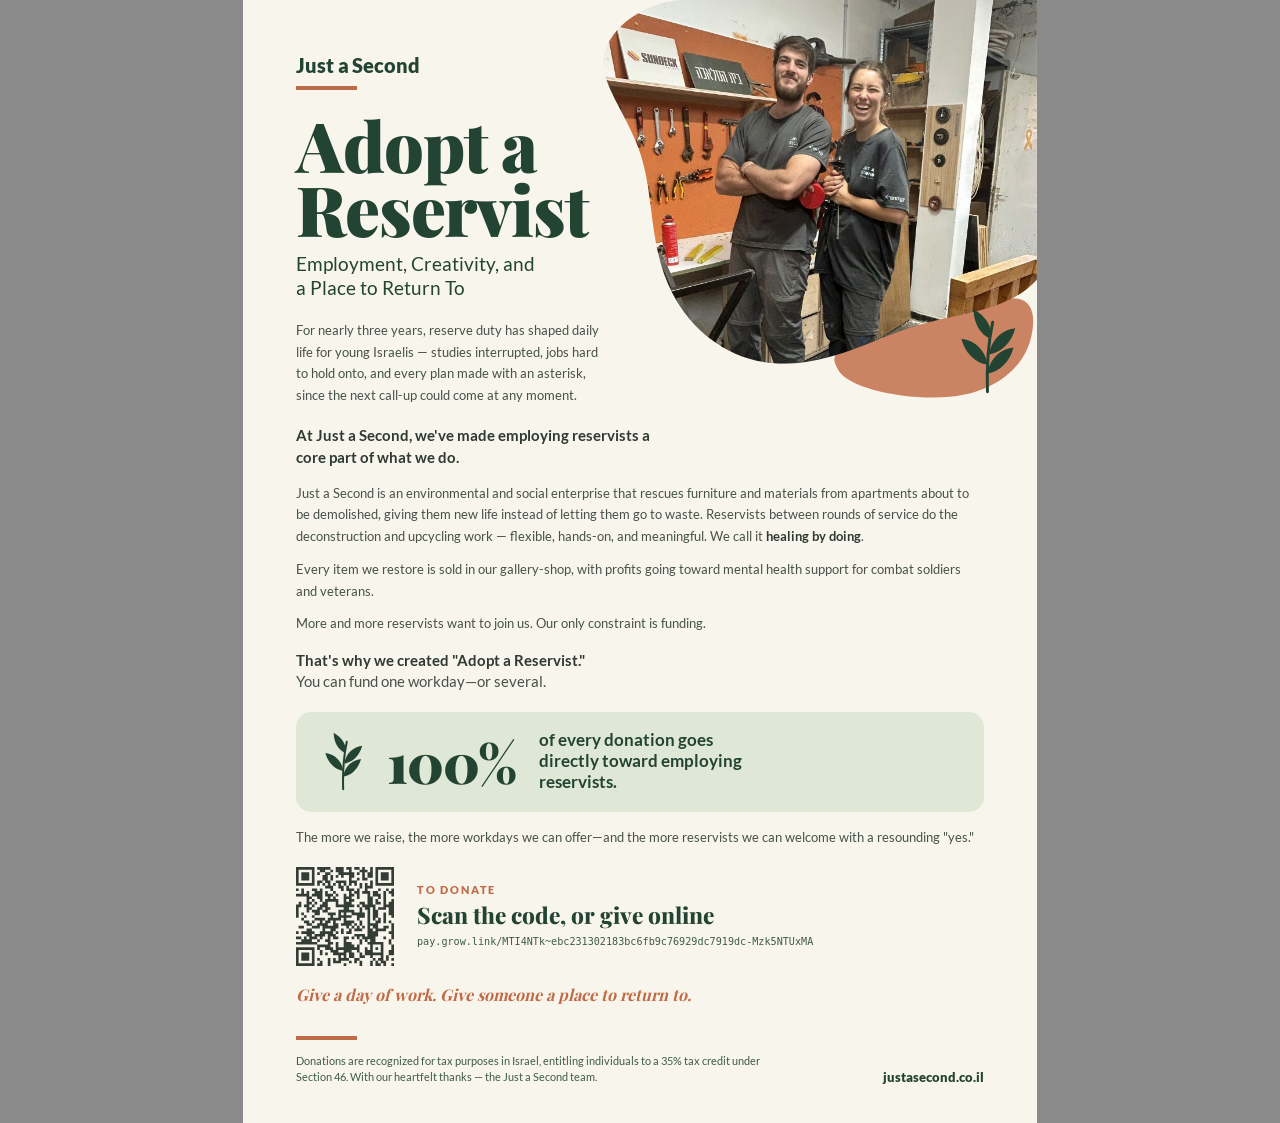
==== flyer/adopt-a-reservist-editorial.html @ db5fc0fb "Add editorial variant of the Adopt a Reservist flyer A second A4 design following the supplied refer" ====
<!DOCTYPE html>
<html lang="en">
<head>
<meta charset="UTF-8" />
<title>Adopt a Reservist — Just a Second</title>
<link rel="stylesheet" href="assets/fonts-editorial.css" />
<style>
  @page { size: A4; margin: 0; }

  :root {
    --forest: #234432;
    --forest-soft: #3E5A49;
    --ink: #2F3A33;
    --body: #46524A;
    --terra: #C06B47;
    --sage-band: #DFE8D6;
    --paper: #F8F5EC;
    --serif: 'Playfair Display', Georgia, serif;
    --sans: 'Lato', sans-serif;
  }

  *, *::before, *::after { box-sizing: border-box; margin: 0; padding: 0; }
  html, body { background: #8a8a8a; }
  body { font-family: var(--sans); color: var(--body); -webkit-font-smoothing: antialiased; }

  .page {
    width: 210mm;
    height: 297mm;
    background: var(--paper);
    position: relative;
    overflow: hidden;
    margin: 0 auto;
  }

  /* ── Organic hero, bleeding off the top-right ───────────── */
  .hero-art {
    position: absolute;
    top: 0; right: 0;
    width: 118mm; height: 108mm;
    z-index: 0;
  }
  .hero-art svg { display: block; width: 100%; height: 100%; }

  /* ── Content column ─────────────────────────────────────── */
  .sheet {
    position: relative;
    z-index: 1;
    padding: 14mm 14mm 0;
    height: 100%;
    display: flex;
    flex-direction: column;
  }

  .brand {
    font-family: var(--sans);
    font-weight: 900;
    font-size: 15pt;
    letter-spacing: -0.005em;
    color: var(--forest);
  }
  .rule-terra {
    width: 16mm; height: 1.1mm;
    background: var(--terra);
    margin-top: 2.4mm;
  }

  h1 {
    font-family: var(--serif);
    font-weight: 900;
    font-size: 52pt;
    line-height: 0.92;
    letter-spacing: -0.015em;
    color: var(--forest);
    margin-top: 6mm;
  }
  .deck {
    font-family: var(--sans);
    font-weight: 400;
    font-size: 14.5pt;
    line-height: 1.28;
    color: var(--forest);
    margin-top: 3mm;
    max-width: 84mm;
  }

  /* first paragraph runs narrow, clearing the artwork */
  .lead {
    font-size: 10pt;
    line-height: 1.62;
    color: var(--body);
    margin-top: 5mm;
    max-width: 82mm;
  }

  .callout {
    font-family: var(--sans);
    font-weight: 700;
    font-size: 11pt;
    line-height: 1.45;
    color: var(--ink);
    margin-top: 5mm;
    max-width: 96mm;
  }

  .prose { margin-top: 4mm; }
  .prose p {
    font-size: 10pt;
    line-height: 1.62;
    color: var(--body);
  }
  .prose p + p { margin-top: 3mm; }
  .prose strong { color: var(--ink); font-weight: 700; }

  .kicker {
    font-family: var(--sans);
    font-weight: 700;
    font-size: 11pt;
    line-height: 1.45;
    color: var(--ink);
    margin-top: 4mm;
  }
  .kicker span { display: block; font-weight: 400; color: var(--body); }

  /* ── Pledge band ────────────────────────────────────────── */
  .pledge {
    margin-top: 5mm;
    background: var(--sage-band);
    border-radius: 4mm;
    padding: 5mm 7mm;
    display: flex;
    align-items: center;
    gap: 6mm;
  }
  .pledge-leaf { width: 11mm; flex-shrink: 0; color: var(--forest); }
  .pledge-leaf svg { width: 100%; display: block; fill: currentColor; }
  .pledge-num {
    font-family: var(--serif);
    font-weight: 900;
    font-size: 41pt;
    line-height: 0.8;
    color: var(--forest);
    letter-spacing: -0.02em;
    flex-shrink: 0;
  }
  .pledge-text {
    font-family: var(--sans);
    font-weight: 700;
    font-size: 12.6pt;
    line-height: 1.24;
    color: var(--forest);
  }

  .after-band {
    font-size: 10pt;
    line-height: 1.62;
    color: var(--body);
    margin-top: 4mm;
  }

  /* ── Donate ─────────────────────────────────────────────── */
  .give {
    margin-top: 5mm;
    display: grid;
    grid-template-columns: 26mm 1fr;
    gap: 6mm;
    align-items: center;
  }
  .qr { width: 26mm; height: 26mm; }
  .qr img { width: 100%; height: 100%; display: block; }
  .give-label {
    font-family: var(--sans);
    font-weight: 900;
    font-size: 8.4pt;
    letter-spacing: 0.16em;
    text-transform: uppercase;
    color: var(--terra);
  }
  .give-head {
    font-family: var(--serif);
    font-weight: 800;
    font-size: 17pt;
    line-height: 1.16;
    color: var(--forest);
    margin-top: 1.4mm;
  }
  .give-url {
    display: block;
    font-family: 'DejaVu Sans Mono', 'Liberation Mono', monospace;
    font-size: 7.6pt;
    line-height: 1.45;
    color: var(--forest-soft);
    margin-top: 1.8mm;
    word-break: break-all;
    text-decoration: none;
  }

  .tagline {
    font-family: var(--serif);
    font-weight: 700;
    font-style: italic;
    font-size: 12pt;
    line-height: 1.3;
    color: var(--terra);
    margin-top: 5mm;
  }

  /* ── Footer ─────────────────────────────────────────────── */
  .foot { margin-top: auto; padding-bottom: 10mm; }
  .foot .rule-terra { margin: 0 0 3.4mm; }
  .fine {
    display: flex;
    justify-content: space-between;
    align-items: flex-end;
    gap: 8mm;
  }
  .fine p {
    font-size: 8pt;
    line-height: 1.5;
    color: var(--forest-soft);
    max-width: 128mm;
  }
  .fine .site {
    font-family: var(--sans);
    font-weight: 900;
    font-size: 9.4pt;
    color: var(--forest);
    white-space: nowrap;
    text-decoration: none;
  }
</style>
</head>
<body>
  <div class="page">

    <div class="hero-art">
      <svg viewBox="0 0 472 432" preserveAspectRatio="none">
        <defs>
          <clipPath id="blob">
            <path d="M96,0 H472 V296
                     C444,326 404,330 362,340 C312,352 272,378 222,384
                     C162,391 112,360 86,310 C60,260 68,204 50,156
                     C34,114 8,86 14,58 C20,28 58,2 96,0 Z" />
          </clipPath>
          <g id="sprig">
            <path d="M30,92 C29,64 30,40 36,12" stroke="currentColor" stroke-width="3.4"
                  fill="none" stroke-linecap="round" />
            <path d="M30,71 C44,69 56,57 60,41 C44,43 32,55 30,71 Z" />
            <path d="M32,49 C46,47 58,35 62,19 C46,21 34,33 32,49 Z" />
            <path d="M30,61 C16,59 4,47 0,31 C16,33 28,45 30,61 Z" />
            <path d="M34,31 C22,27 14,13 14,-3 C28,5 36,17 34,31 Z" />
          </g>
        </defs>
        <!-- soft terracotta form, sitting behind and beside the photo -->
        <path d="M262,372 C300,336 368,336 430,318 C466,308 472,330 466,356
                 C458,392 424,416 380,420 C330,424 272,410 262,392
                 C256,382 256,378 262,372 Z"
              fill="#C97F5C" opacity="0.95" />
        <image href="assets/reservists-workshop.jpg" x="0" y="-46" width="472" height="530"
               preserveAspectRatio="xMidYMin slice" clip-path="url(#blob)" />
        <use href="#sprig" transform="translate(392 330) scale(0.92)" fill="#234432" color="#234432" />
      </svg>
    </div>

    <div class="sheet">

      <div class="brand">Just a Second</div>
      <div class="rule-terra"></div>

      <h1>Adopt a<br />Reservist</h1>
      <p class="deck">Employment, Creativity, and<br />a Place to Return To</p>

      <p class="lead">
        For nearly three years, reserve duty has shaped daily life for young Israelis — studies interrupted, jobs hard to hold onto, and every plan made with an asterisk, since the next call-up could come at any moment.
      </p>

      <p class="callout">
        At Just a Second, we've made employing reservists a core part of what we do.
      </p>

      <div class="prose">
        <p>
          Just a Second is an environmental and social enterprise that rescues furniture and materials from apartments about to be demolished, giving them new life instead of letting them go to waste. Reservists between rounds of service do the deconstruction and upcycling work — flexible, hands-on, and meaningful. We call it <strong>healing by doing</strong>.
        </p>
        <p>
          Every item we restore is sold in our gallery-shop, with profits going toward mental health support for combat soldiers and veterans.
        </p>
        <p>
          More and more reservists want to join us. Our only constraint is funding.
        </p>
      </div>

      <p class="kicker">
        That's why we created "Adopt a Reservist."
        <span>You can fund one workday—or several.</span>
      </p>

      <div class="pledge">
        <div class="pledge-leaf">
          <svg viewBox="-4 -6 70 104" fill="#234432">
            <path d="M30,92 C29,64 30,40 36,12" stroke="#234432" stroke-width="3.4"
                  fill="none" stroke-linecap="round" />
            <path d="M30,71 C44,69 56,57 60,41 C44,43 32,55 30,71 Z" />
            <path d="M32,49 C46,47 58,35 62,19 C46,21 34,33 32,49 Z" />
            <path d="M30,61 C16,59 4,47 0,31 C16,33 28,45 30,61 Z" />
            <path d="M34,31 C22,27 14,13 14,-3 C28,5 36,17 34,31 Z" />
          </svg>
        </div>
        <div class="pledge-num">100%</div>
        <div class="pledge-text">of every donation goes<br />directly toward employing<br />reservists.</div>
      </div>

      <p class="after-band">
        The more we raise, the more workdays we can offer—and the more reservists we can welcome with a resounding "yes."
      </p>

      <div class="give">
        <a class="qr" href="https://pay.grow.link/MTI4NTk~ebc231302183bc6fb9c76929dc7919dc-Mzk5NTUxMA">
          <img src="assets/donate-qr.svg" alt="QR code linking to the donation page" />
        </a>
        <div>
          <div class="give-label">To donate</div>
          <div class="give-head">Scan the code, or give online</div>
          <a class="give-url" href="https://pay.grow.link/MTI4NTk~ebc231302183bc6fb9c76929dc7919dc-Mzk5NTUxMA">pay.grow.link/MTI4NTk~ebc231302183bc6fb9c76929dc7919dc-Mzk5NTUxMA</a>
        </div>
      </div>

      <p class="tagline">Give a day of work. Give someone a place to return to.</p>

      <div class="foot">
        <div class="rule-terra"></div>
        <div class="fine">
          <p>
            Donations are recognized for tax purposes in Israel, entitling individuals to a 35% tax credit under Section 46. With our heartfelt thanks — the Just a Second team.
          </p>
          <a class="site" href="https://www.justasecond.co.il/">justasecond.co.il</a>
        </div>
      </div>

    </div>
  </div>
</body>
</html>
---- flyer/assets/fonts-editorial.css ----
@font-face {
  font-family: 'Playfair Display';
  font-style: normal;
  font-weight: 700;
  src: url([data-uri]) format('woff');
  unicode-range: U+0000-00FF, U+0131, U+0152-0153, U+02BB-02BC, U+02C6, U+02DA, U+02DC, U+0304, U+0308, U+0329, U+2000-206F, U+20AC, U+2122, U+2191, U+2193, U+2212, U+2215, U+FEFF, U+FFFD;
}
@font-face {
  font-family: 'Playfair Display';
  font-style: normal;
  font-weight: 800;
  src: url([data-uri]) format('woff');
  unicode-range: U+0000-00FF, U+0131, U+0152-0153, U+02BB-02BC, U+02C6, U+02DA, U+02DC, U+0304, U+0308, U+0329, U+2000-206F, U+20AC, U+2122, U+2191, U+2193, U+2212, U+2215, U+FEFF, U+FFFD;
}
@font-face {
  font-family: 'Playfair Display';
  font-style: normal;
  font-weight: 900;
  src: url([data-uri]) format('woff');
  unicode-range: U+0000-00FF, U+0131, U+0152-0153, U+02BB-02BC, U+02C6, U+02DA, U+02DC, U+0304, U+0308, U+0329, U+2000-206F, U+20AC, U+2122, U+2191, U+2193, U+2212, U+2215, U+FEFF, U+FFFD;
}
@font-face {
  font-family: 'Lato';
  font-style: normal;
  font-weight: 400;
  font-display: swap;
  src: url([data-uri]) format('woff2');
  unicode-range: U+0000-00FF, U+0131, U+0152-0153, U+02BB-02BC, U+02C6, U+02DA, U+02DC, U+0304, U+0308, U+0329, U+2000-206F, U+20AC, U+2122, U+2191, U+2193, U+2212, U+2215, U+FEFF, U+FFFD;
}
@font-face {
  font-family: 'Lato';
  font-style: normal;
  font-weight: 700;
  font-display: swap;
  src: url([data-uri]) format('woff2');
  unicode-range: U+0000-00FF, U+0131, U+0152-0153, U+02BB-02BC, U+02C6, U+02DA, U+02DC, U+0304, U+0308, U+0329, U+2000-206F, U+20AC, U+2122, U+2191, U+2193, U+2212, U+2215, U+FEFF, U+FFFD;
}
@font-face {
  font-family: 'Lato';
  font-style: normal;
  font-weight: 900;
  font-display: swap;
  src: url([data-uri]) format('woff2');
  unicode-range: U+0000-00FF, U+0131, U+0152-0153, U+02BB-02BC, U+02C6, U+02DA, U+02DC, U+0304, U+0308, U+0329, U+2000-206F, U+20AC, U+2122, U+2191, U+2193, U+2212, U+2215, U+FEFF, U+FFFD;
}
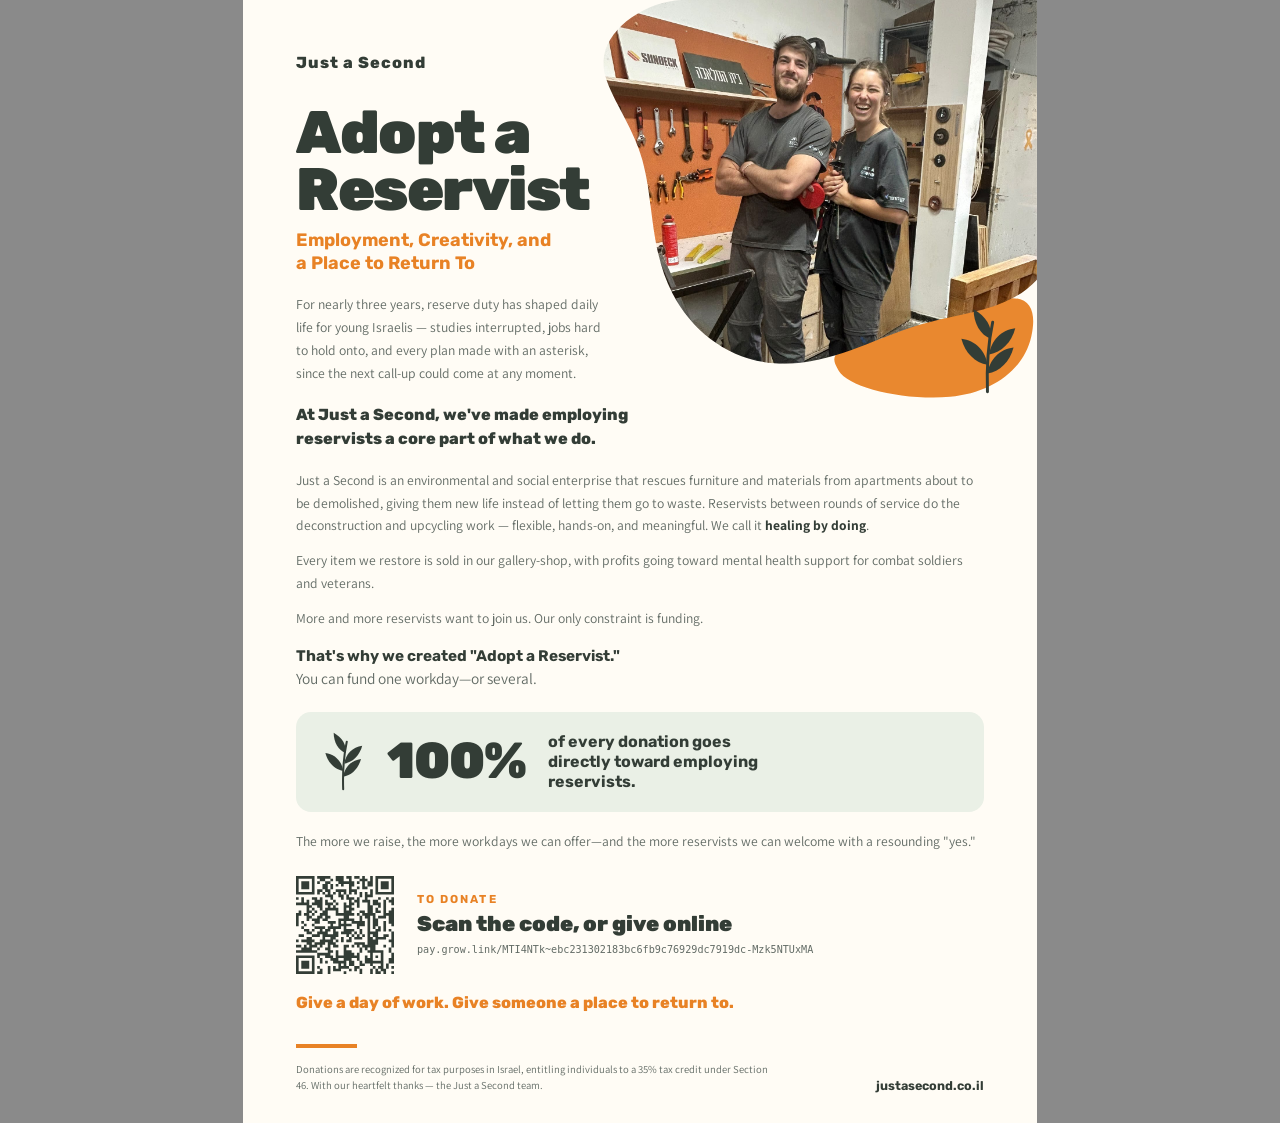
==== commit 84897a4e: "Put both flyers on the one-pager's type and palette, and fix Type3 fallback The editorial flyer keep" ====
--- a/flyer/adopt-a-reservist-editorial.html
+++ b/flyer/adopt-a-reservist-editorial.html
@@ -3,30 +3,29 @@
 <head>
 <meta charset="UTF-8" />
 <title>Adopt a Reservist — Just a Second</title>
-<link rel="stylesheet" href="assets/fonts-editorial.css" />
+<link rel="stylesheet" href="assets/fonts.css" />
 <style>
   @page { size: A4; margin: 0; }
 
   :root {
-    --forest: #234432;
-    --forest-soft: #3E5A49;
-    --ink: #2F3A33;
-    --body: #46524A;
-    --terra: #C06B47;
-    --sage-band: #DFE8D6;
-    --paper: #F8F5EC;
-    --serif: 'Playfair Display', Georgia, serif;
-    --sans: 'Lato', sans-serif;
+    --green: #333D36;
+    --green-mid: #626B65;
+    --sage: #B5C9AD;
+    --sage-tint: #EAF0E6;
+    --orange: #E88225;
+    --cream: #FFFCF5;
+    --font-title: 'Rubik', sans-serif;
+    --font-body: 'Assistant', sans-serif;
   }
 
   *, *::before, *::after { box-sizing: border-box; margin: 0; padding: 0; }
   html, body { background: #8a8a8a; }
-  body { font-family: var(--sans); color: var(--body); -webkit-font-smoothing: antialiased; }
+  body { font-family: var(--font-body); color: var(--green-mid); -webkit-font-smoothing: antialiased; }
 
   .page {
     width: 210mm;
     height: 297mm;
-    background: var(--paper);
+    background: var(--cream);
     position: relative;
     overflow: hidden;
     margin: 0 auto;
@@ -52,114 +51,114 @@
   }
 
   .brand {
-    font-family: var(--sans);
-    font-weight: 900;
-    font-size: 15pt;
-    letter-spacing: -0.005em;
-    color: var(--forest);
+    font-family: var(--font-title);
+    font-weight: 800;
+    font-size: 12pt;
+    letter-spacing: 0.06em;
+    color: var(--green);
   }
   .rule-terra {
     width: 16mm; height: 1.1mm;
-    background: var(--terra);
+    background: var(--orange);
     margin-top: 2.4mm;
   }
 
   h1 {
-    font-family: var(--serif);
+    font-family: var(--font-title);
     font-weight: 900;
-    font-size: 52pt;
-    line-height: 0.92;
-    letter-spacing: -0.015em;
-    color: var(--forest);
+    font-size: 45pt;
+    line-height: 0.95;
+    letter-spacing: -0.025em;
+    color: var(--green);
     margin-top: 6mm;
   }
   .deck {
-    font-family: var(--sans);
-    font-weight: 400;
-    font-size: 14.5pt;
-    line-height: 1.28;
-    color: var(--forest);
+    font-family: var(--font-title);
+    font-weight: 700;
+    font-size: 13.5pt;
+    line-height: 1.26;
+    color: var(--orange);
     margin-top: 3mm;
     max-width: 84mm;
   }
 
   /* first paragraph runs narrow, clearing the artwork */
   .lead {
-    font-size: 10pt;
-    line-height: 1.62;
-    color: var(--body);
+    font-size: 10.2pt;
+    line-height: 1.68;
+    color: var(--green-mid);
     margin-top: 5mm;
     max-width: 82mm;
   }
 
   .callout {
-    font-family: var(--sans);
-    font-weight: 700;
-    font-size: 11pt;
+    font-family: var(--font-title);
+    font-weight: 800;
+    font-size: 12pt;
     line-height: 1.45;
-    color: var(--ink);
+    color: var(--green);
     margin-top: 5mm;
     max-width: 96mm;
   }
 
-  .prose { margin-top: 4mm; }
+  .prose { margin-top: 5mm; }
   .prose p {
-    font-size: 10pt;
-    line-height: 1.62;
-    color: var(--body);
-  }
-  .prose p + p { margin-top: 3mm; }
-  .prose strong { color: var(--ink); font-weight: 700; }
+    font-size: 10.2pt;
+    line-height: 1.68;
+    color: var(--green-mid);
+  }
+  .prose p + p { margin-top: 3.2mm; }
+  .prose strong { color: var(--green); font-weight: 700; }
 
   .kicker {
-    font-family: var(--sans);
-    font-weight: 700;
-    font-size: 11pt;
+    font-family: var(--font-title);
+    font-weight: 700;
+    font-size: 11.5pt;
     line-height: 1.45;
-    color: var(--ink);
+    color: var(--green);
     margin-top: 4mm;
   }
-  .kicker span { display: block; font-weight: 400; color: var(--body); }
+  .kicker span { display: block; font-family: var(--font-body); font-weight: 400; color: var(--green-mid); }
 
   /* ── Pledge band ────────────────────────────────────────── */
   .pledge {
-    margin-top: 5mm;
-    background: var(--sage-band);
+    margin-top: 6mm;
+    background: var(--sage-tint);
     border-radius: 4mm;
     padding: 5mm 7mm;
     display: flex;
     align-items: center;
     gap: 6mm;
   }
-  .pledge-leaf { width: 11mm; flex-shrink: 0; color: var(--forest); }
+  .pledge-leaf { width: 11mm; flex-shrink: 0; color: var(--green); }
   .pledge-leaf svg { width: 100%; display: block; fill: currentColor; }
   .pledge-num {
-    font-family: var(--serif);
+    font-family: var(--font-title);
     font-weight: 900;
-    font-size: 41pt;
-    line-height: 0.8;
-    color: var(--forest);
+    font-size: 38pt;
+    line-height: 0.85;
+    color: var(--green);
     letter-spacing: -0.02em;
     flex-shrink: 0;
   }
   .pledge-text {
-    font-family: var(--sans);
-    font-weight: 700;
-    font-size: 12.6pt;
+    font-family: var(--font-title);
+    font-weight: 700;
+    font-size: 12pt;
     line-height: 1.24;
-    color: var(--forest);
+    color: var(--green);
   }
 
   .after-band {
-    font-size: 10pt;
-    line-height: 1.62;
-    color: var(--body);
-    margin-top: 4mm;
+    font-size: 10.2pt;
+    line-height: 1.68;
+    color: var(--green-mid);
+    margin-top: 5mm;
   }
 
   /* ── Donate ─────────────────────────────────────────────── */
   .give {
-    margin-top: 5mm;
+    margin-top: 6mm;
     display: grid;
     grid-template-columns: 26mm 1fr;
     gap: 6mm;
@@ -168,19 +167,19 @@
   .qr { width: 26mm; height: 26mm; }
   .qr img { width: 100%; height: 100%; display: block; }
   .give-label {
-    font-family: var(--sans);
+    font-family: var(--font-title);
+    font-weight: 700;
+    font-size: 8.6pt;
+    letter-spacing: 0.18em;
+    text-transform: uppercase;
+    color: var(--orange);
+  }
+  .give-head {
+    font-family: var(--font-title);
     font-weight: 900;
-    font-size: 8.4pt;
-    letter-spacing: 0.16em;
-    text-transform: uppercase;
-    color: var(--terra);
-  }
-  .give-head {
-    font-family: var(--serif);
-    font-weight: 800;
-    font-size: 17pt;
+    font-size: 16pt;
     line-height: 1.16;
-    color: var(--forest);
+    color: var(--green);
     margin-top: 1.4mm;
   }
   .give-url {
@@ -188,24 +187,23 @@
     font-family: 'DejaVu Sans Mono', 'Liberation Mono', monospace;
     font-size: 7.6pt;
     line-height: 1.45;
-    color: var(--forest-soft);
+    color: var(--green-mid);
     margin-top: 1.8mm;
     word-break: break-all;
     text-decoration: none;
   }
 
   .tagline {
-    font-family: var(--serif);
-    font-weight: 700;
-    font-style: italic;
+    font-family: var(--font-title);
+    font-weight: 800;
     font-size: 12pt;
     line-height: 1.3;
-    color: var(--terra);
+    color: var(--orange);
     margin-top: 5mm;
   }
 
   /* ── Footer ─────────────────────────────────────────────── */
-  .foot { margin-top: auto; padding-bottom: 10mm; }
+  .foot { margin-top: auto; padding-top: 8mm; padding-bottom: 8mm; }
   .foot .rule-terra { margin: 0 0 3.4mm; }
   .fine {
     display: flex;
@@ -216,14 +214,14 @@
   .fine p {
     font-size: 8pt;
     line-height: 1.5;
-    color: var(--forest-soft);
+    color: var(--green-mid);
     max-width: 128mm;
   }
   .fine .site {
-    font-family: var(--sans);
-    font-weight: 900;
+    font-family: var(--font-title);
+    font-weight: 700;
     font-size: 9.4pt;
-    color: var(--forest);
+    color: var(--green);
     white-space: nowrap;
     text-decoration: none;
   }
@@ -254,10 +252,10 @@
         <path d="M262,372 C300,336 368,336 430,318 C466,308 472,330 466,356
                  C458,392 424,416 380,420 C330,424 272,410 262,392
                  C256,382 256,378 262,372 Z"
-              fill="#C97F5C" opacity="0.95" />
+              fill="#E88225" opacity="0.95" />
         <image href="assets/reservists-workshop.jpg" x="0" y="-46" width="472" height="530"
                preserveAspectRatio="xMidYMin slice" clip-path="url(#blob)" />
-        <use href="#sprig" transform="translate(392 330) scale(0.92)" fill="#234432" color="#234432" />
+        <use href="#sprig" transform="translate(392 330) scale(0.92)" fill="#333D36" color="#333D36" />
       </svg>
     </div>
 
@@ -296,8 +294,8 @@
 
       <div class="pledge">
         <div class="pledge-leaf">
-          <svg viewBox="-4 -6 70 104" fill="#234432">
-            <path d="M30,92 C29,64 30,40 36,12" stroke="#234432" stroke-width="3.4"
+          <svg viewBox="-4 -6 70 104" fill="#333D36">
+            <path d="M30,92 C29,64 30,40 36,12" stroke="#333D36" stroke-width="3.4"
                   fill="none" stroke-linecap="round" />
             <path d="M30,71 C44,69 56,57 60,41 C44,43 32,55 30,71 Z" />
             <path d="M32,49 C46,47 58,35 62,19 C46,21 34,33 32,49 Z" />
--- a/flyer/assets/fonts.css
+++ b/flyer/assets/fonts.css
@@ -0,0 +1,56 @@
+@font-face {
+  font-family: 'Rubik';
+  font-style: normal;
+  font-weight: 400;
+  src: url([data-uri]) format('woff');
+  unicode-range: U+0000-00FF, U+0131, U+0152-0153, U+02BB-02BC, U+02C6, U+02DA, U+02DC, U+0304, U+0308, U+0329, U+2000-206F, U+20AC, U+2122, U+2191, U+2193, U+2212, U+2215, U+FEFF, U+FFFD;
+}
+@font-face {
+  font-family: 'Rubik';
+  font-style: normal;
+  font-weight: 500;
+  src: url([data-uri]) format('woff');
+  unicode-range: U+0000-00FF, U+0131, U+0152-0153, U+02BB-02BC, U+02C6, U+02DA, U+02DC, U+0304, U+0308, U+0329, U+2000-206F, U+20AC, U+2122, U+2191, U+2193, U+2212, U+2215, U+FEFF, U+FFFD;
+}
+@font-face {
+  font-family: 'Rubik';
+  font-style: normal;
+  font-weight: 700;
+  src: url([data-uri]) format('woff');
+  unicode-range: U+0000-00FF, U+0131, U+0152-0153, U+02BB-02BC, U+02C6, U+02DA, U+02DC, U+0304, U+0308, U+0329, U+2000-206F, U+20AC, U+2122, U+2191, U+2193, U+2212, U+2215, U+FEFF, U+FFFD;
+}
+@font-face {
+  font-family: 'Rubik';
+  font-style: normal;
+  font-weight: 800;
+  src: url([data-uri]) format('woff');
+  unicode-range: U+0000-00FF, U+0131, U+0152-0153, U+02BB-02BC, U+02C6, U+02DA, U+02DC, U+0304, U+0308, U+0329, U+2000-206F, U+20AC, U+2122, U+2191, U+2193, U+2212, U+2215, U+FEFF, U+FFFD;
+}
+@font-face {
+  font-family: 'Rubik';
+  font-style: normal;
+  font-weight: 900;
+  src: url([data-uri]) format('woff');
+  unicode-range: U+0000-00FF, U+0131, U+0152-0153, U+02BB-02BC, U+02C6, U+02DA, U+02DC, U+0304, U+0308, U+0329, U+2000-206F, U+20AC, U+2122, U+2191, U+2193, U+2212, U+2215, U+FEFF, U+FFFD;
+}
+@font-face {
+  font-family: 'Assistant';
+  font-style: normal;
+  font-weight: 400;
+  src: url([data-uri]) format('woff');
+  unicode-range: U+0000-00FF, U+0131, U+0152-0153, U+02BB-02BC, U+02C6, U+02DA, U+02DC, U+0304, U+0308, U+0329, U+2000-206F, U+20AC, U+2122, U+2191, U+2193, U+2212, U+2215, U+FEFF, U+FFFD;
+}
+@font-face {
+  font-family: 'Assistant';
+  font-style: normal;
+  font-weight: 600;
+  src: url([data-uri]) format('woff');
+  unicode-range: U+0000-00FF, U+0131, U+0152-0153, U+02BB-02BC, U+02C6, U+02DA, U+02DC, U+0304, U+0308, U+0329, U+2000-206F, U+20AC, U+2122, U+2191, U+2193, U+2212, U+2215, U+FEFF, U+FFFD;
+}
+@font-face {
+  font-family: 'Assistant';
+  font-style: normal;
+  font-weight: 700;
+  src: url([data-uri]) format('woff');
+  unicode-range: U+0000-00FF, U+0131, U+0152-0153, U+02BB-02BC, U+02C6, U+02DA, U+02DC, U+0304, U+0308, U+0329, U+2000-206F, U+20AC, U+2122, U+2191, U+2193, U+2212, U+2215, U+FEFF, U+FFFD;
+}
